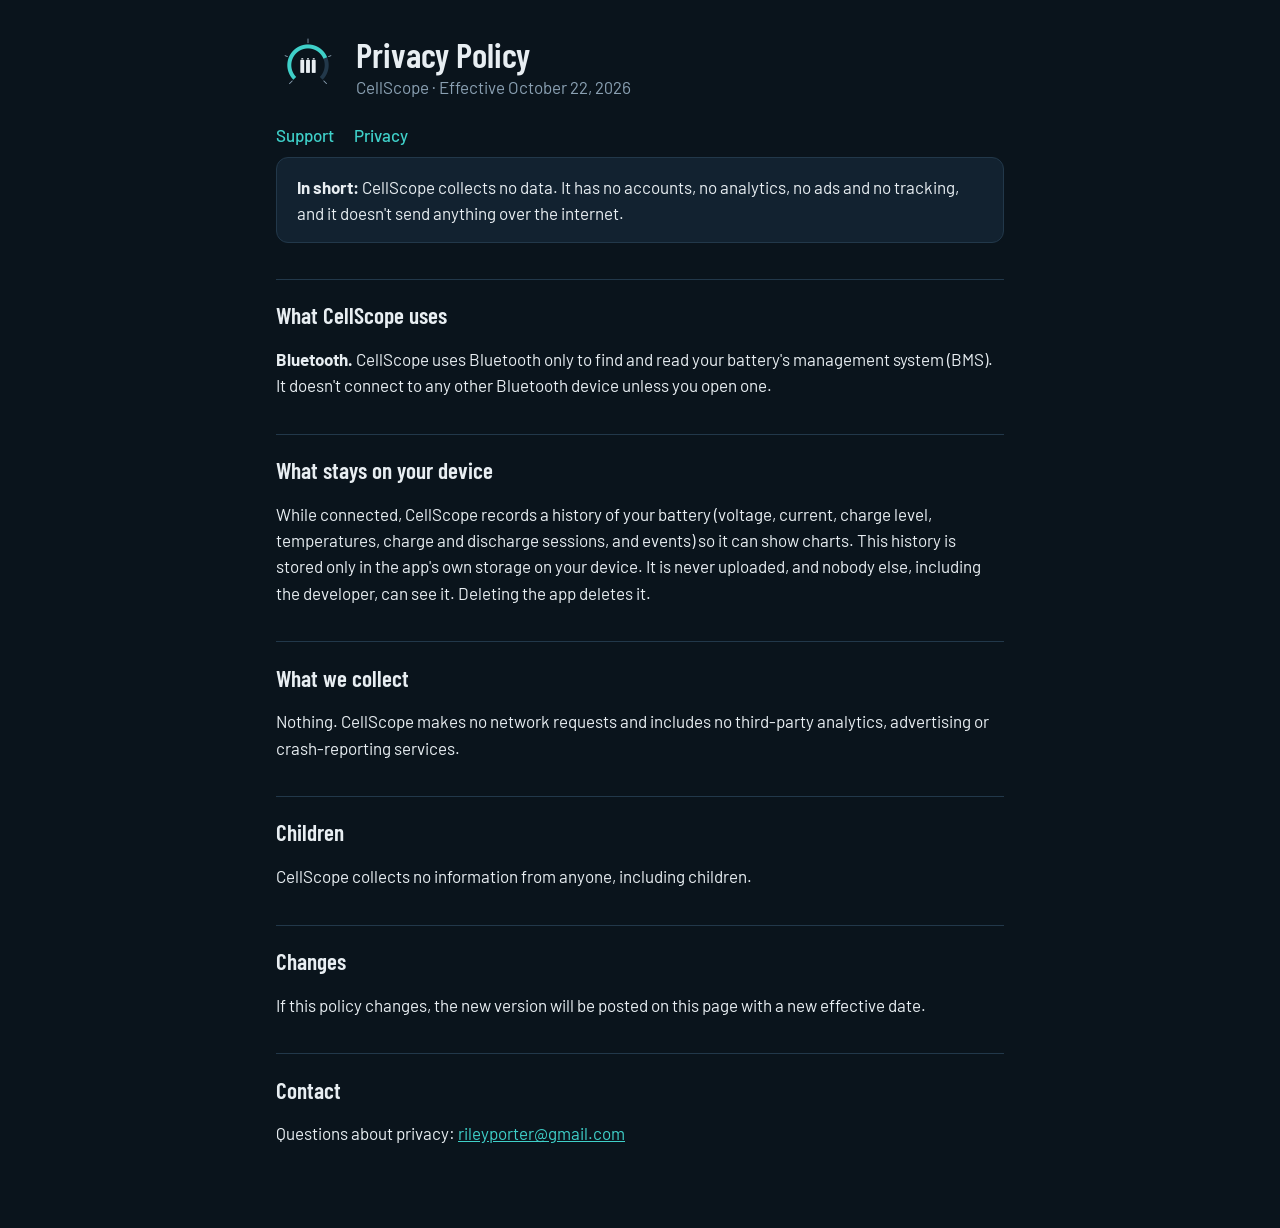
==== privacy.html @ 3346c952 "CellScope support and privacy pages Co-Authored-By: Claude Opus 5.5 <noreply@anthropic.com>" ====
<!doctype html>
<html lang="en">
<head>
  <meta charset="utf-8">
  <meta name="viewport" content="width=device-width, initial-scale=1">
  <title>CellScope Privacy Policy</title>
  <meta name="description" content="CellScope collects no personal data. Battery history stays on your device.">
  <link rel="icon" href="img/icon.png">
  <link rel="preconnect" href="https://fonts.googleapis.com">
  <link rel="preconnect" href="https://fonts.gstatic.com" crossorigin>
  <link href="https://fonts.googleapis.com/css2?family=Barlow:wght@400;500;600&family=Barlow+Condensed:wght@600&display=swap" rel="stylesheet">
  <link rel="stylesheet" href="style.css">
</head>
<body>
<main>
  <header>
    <a href="./"><img src="img/icon.png" alt="CellScope"></a>
    <div>
      <h1>Privacy Policy</h1>
      <p class="sub">CellScope · Effective October 22, 2026</p>
    </div>
  </header>
  <nav><a href="./">Support</a><a href="privacy.html">Privacy</a></nav>

  <div class="card">
    <p style="margin:0"><strong>In short:</strong> CellScope collects no data. It has no accounts, no analytics,
      no ads and no tracking, and it doesn't send anything over the internet.</p>
  </div>

  <h2>What CellScope uses</h2>
  <p><strong>Bluetooth.</strong> CellScope uses Bluetooth only to find and read your battery's management
    system (BMS). It doesn't connect to any other Bluetooth device unless you open one.</p>

  <h2>What stays on your device</h2>
  <p>While connected, CellScope records a history of your battery (voltage, current, charge level,
    temperatures, charge and discharge sessions, and events) so it can show charts. This history is stored
    only in the app's own storage on your device. It is never uploaded, and nobody else, including the
    developer, can see it. Deleting the app deletes it.</p>

  <h2>What we collect</h2>
  <p>Nothing. CellScope makes no network requests and includes no third-party analytics, advertising or
    crash-reporting services.</p>

  <h2>Children</h2>
  <p>CellScope collects no information from anyone, including children.</p>

  <h2>Changes</h2>
  <p>If this policy changes, the new version will be posted on this page with a new effective date.</p>

  <h2>Contact</h2>
  <p>Questions about privacy: <a href="mailto:rileyporter@gmail.com?subject=CellScope%20privacy">rileyporter@gmail.com</a></p>
</main>
</body>
</html>
---- style.css ----
:root {
  --abyss: #0a141c;
  --bulkhead: #122230;
  --rigging: #22384a;
  --bone: #e8eef2;
  --haze: #8aa0b2;
  --shore: #3fd0c9;
  --amber: #ffb547;
}

* { box-sizing: border-box; }

body {
  margin: 0;
  background: var(--abyss);
  color: var(--bone);
  font: 17px/1.55 "Barlow", system-ui, -apple-system, sans-serif;
  font-variant-numeric: tabular-nums;
}

main { max-width: 760px; margin: 0 auto; padding: 32px 16px 64px; }

header { display: flex; align-items: center; gap: 16px; margin-bottom: 8px; }
header img { width: 64px; height: 64px; border-radius: 14px; }
header a { color: inherit; text-decoration: none; }

h1, h2 { font-family: "Barlow Condensed", "Barlow", sans-serif; font-weight: 600; line-height: 1.15; }
h1 { font-size: 2.2rem; margin: 0; }
h2 { font-size: 1.45rem; margin: 2.2rem 0 0.6rem; border-top: 1px solid var(--rigging); padding-top: 1.4rem; }

.sub { color: var(--haze); margin: 0; }
p, li { color: var(--bone); }
.muted { color: var(--haze); }
a { color: var(--shore); }

nav { display: flex; gap: 20px; margin: 20px 0 8px; }
nav a { text-decoration: none; font-weight: 500; }

.shots { display: grid; grid-template-columns: repeat(3, 1fr); gap: 12px; margin: 24px 0; }
.shots img { width: 100%; height: auto; border-radius: 16px; border: 1px solid var(--rigging); }

.card { background: var(--bulkhead); border: 1px solid var(--rigging); border-radius: 12px; padding: 16px 20px; }

table { width: 100%; border-collapse: collapse; }
td, th { text-align: left; padding: 8px 0; border-bottom: 1px solid var(--rigging); }
th { color: var(--haze); font-weight: 500; }

footer { margin-top: 48px; color: var(--haze); font-size: 0.9rem; }

@media (max-width: 520px) {
  .shots { grid-template-columns: 1fr 1fr; }
  .shots img:last-child { display: none; }
}
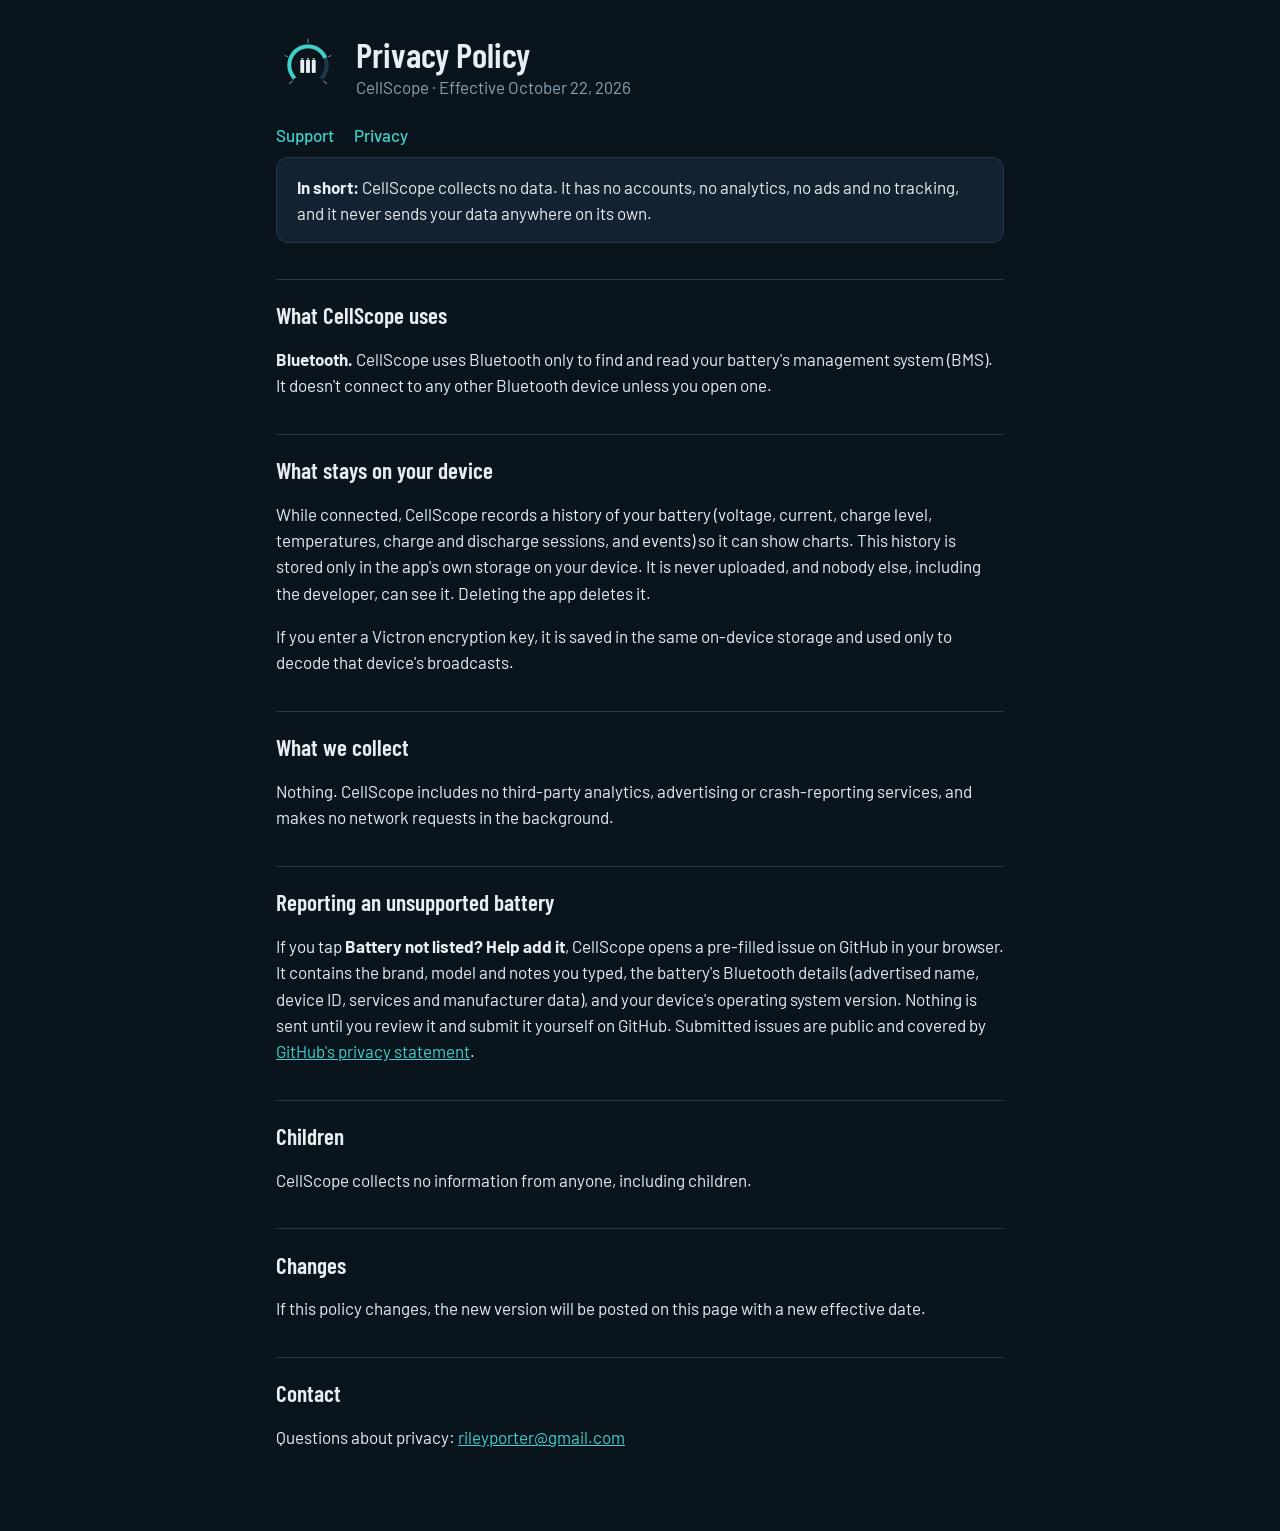
==== commit d22c4fac: "Privacy: cover the report-a-battery flow and Victron keys; support: Victron key help Co-Authored-By:" ====
--- a/privacy.html
+++ b/privacy.html
@@ -24,7 +24,7 @@
 
   <div class="card">
     <p style="margin:0"><strong>In short:</strong> CellScope collects no data. It has no accounts, no analytics,
-      no ads and no tracking, and it doesn't send anything over the internet.</p>
+      no ads and no tracking, and it never sends your data anywhere on its own.</p>
   </div>
 
   <h2>What CellScope uses</h2>
@@ -36,10 +36,20 @@
     temperatures, charge and discharge sessions, and events) so it can show charts. This history is stored
     only in the app's own storage on your device. It is never uploaded, and nobody else, including the
     developer, can see it. Deleting the app deletes it.</p>
+  <p>If you enter a Victron encryption key, it is saved in the same on-device storage and used only to decode
+    that device's broadcasts.</p>
 
   <h2>What we collect</h2>
-  <p>Nothing. CellScope makes no network requests and includes no third-party analytics, advertising or
-    crash-reporting services.</p>
+  <p>Nothing. CellScope includes no third-party analytics, advertising or crash-reporting services, and
+    makes no network requests in the background.</p>
+
+  <h2>Reporting an unsupported battery</h2>
+  <p>If you tap <strong>Battery not listed? Help add it</strong>, CellScope opens a pre-filled issue on GitHub in your
+    browser. It contains the brand, model and notes you typed, the battery's Bluetooth details (advertised
+    name, device ID, services and manufacturer data), and your device's operating system version. Nothing is
+    sent until you review it and submit it yourself on GitHub. Submitted issues are public and covered by
+    <a href="https://docs.github.com/site-policy/privacy-policies/github-general-privacy-statement">GitHub's
+    privacy statement</a>.</p>
 
   <h2>Children</h2>
   <p>CellScope collects no information from anyone, including children.</p>
